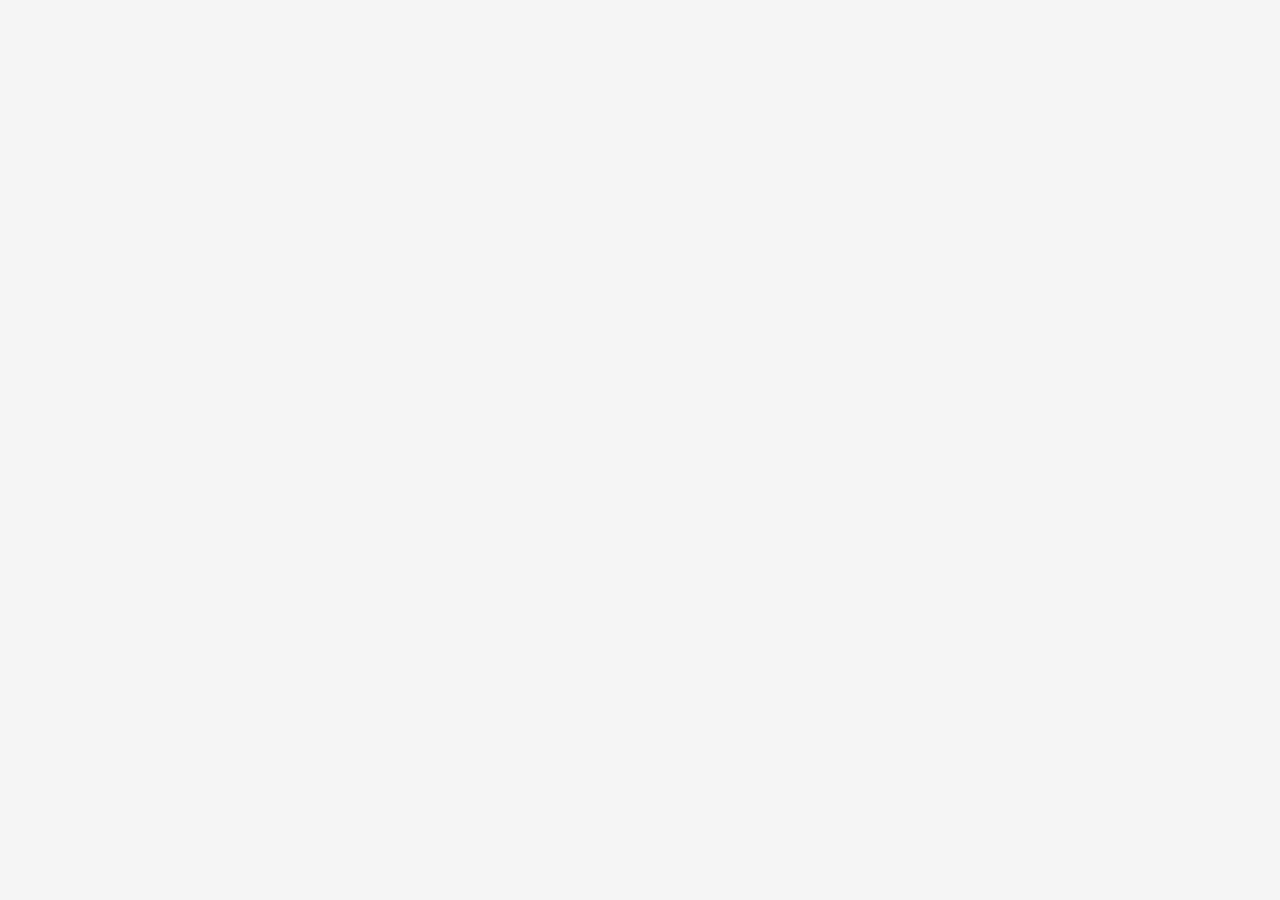
==== public/index.html @ d050ec1b "Initial Commit" ====
<!DOCTYPE html>
<html lang="en">
<head>
    <meta charset="UTF-8">
    <link rel="stylesheet" href="css/styles.css" type="text/css">
    <link rel="icon" type="image/png" href="img/logo.png"/>
    <link href="https://fonts.googleapis.com/css?family=Open+Sans&display=swap" rel="stylesheet">
    <title>Paradox</title>
</head>
<body>
<div id="top"></div>
<div id="container"></div>
</body>
</html>
---- public/css/styles.css ----
body {
    font-family: 'Open Sans', sans-serif;
    padding: 0;
    margin: 0;
    background-color: #F5F5F5;
}
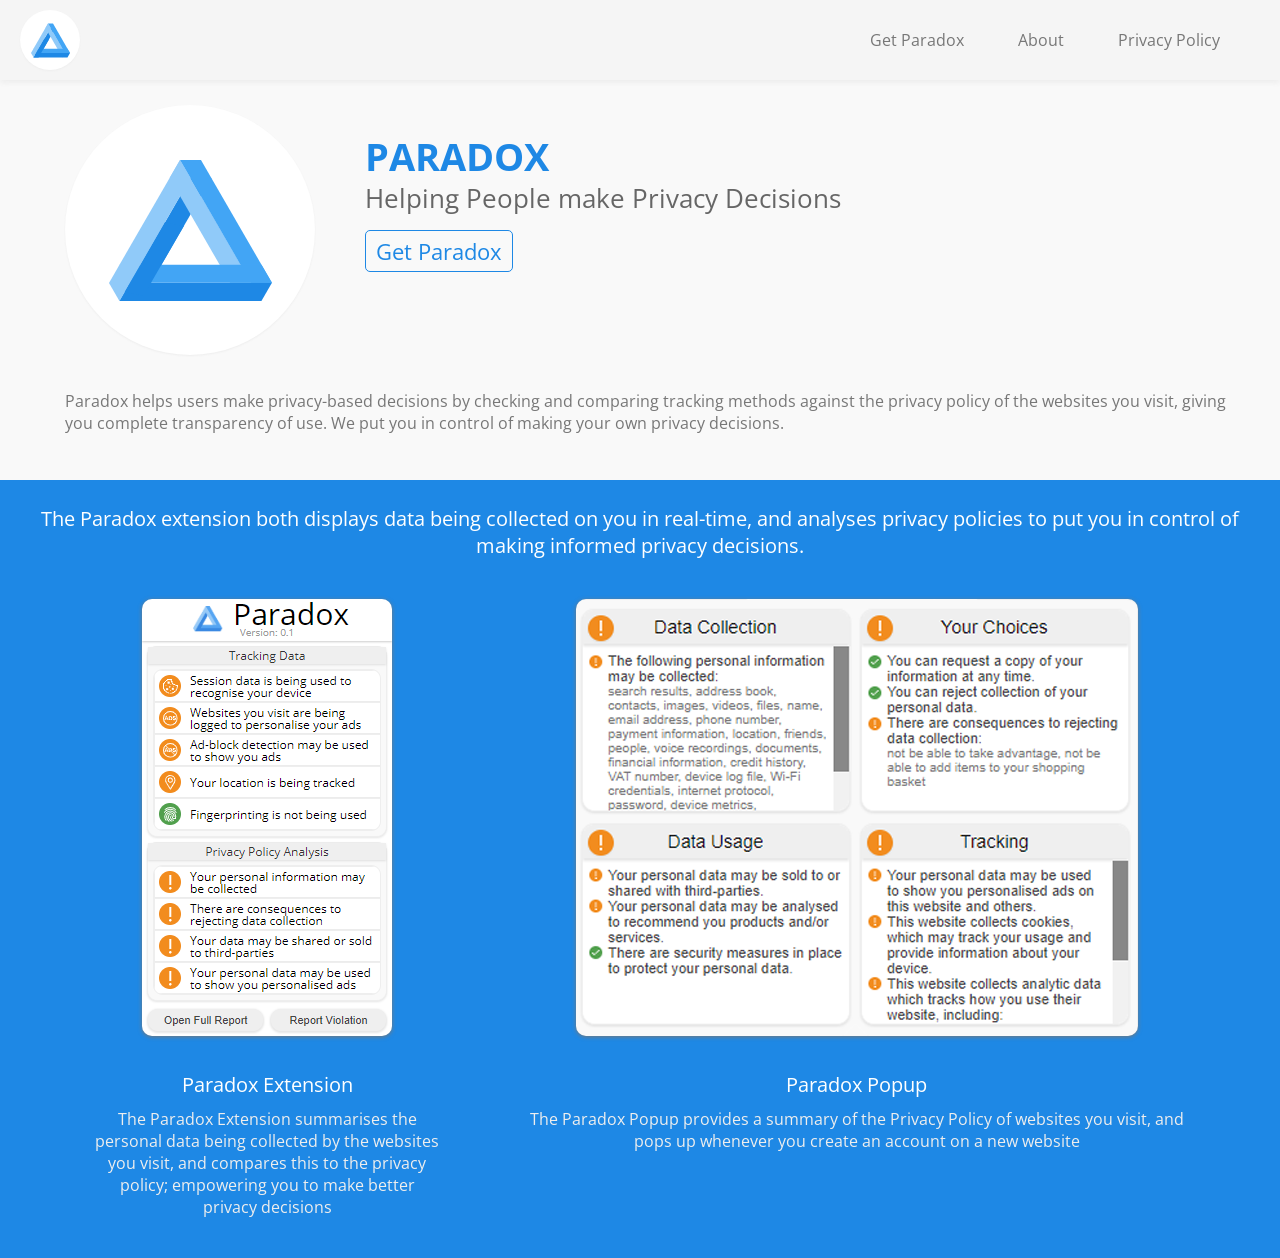
==== commit ffe6863a: "Added new Pages - Added Privacy and About - Updated to new light-weight images" ====
--- a/public/index.html
+++ b/public/index.html
@@ -3,12 +3,46 @@
 <head>
     <meta charset="UTF-8">
     <link rel="stylesheet" href="css/styles.css" type="text/css">
-    <link rel="icon" type="image/png" href="img/logo.png"/>
+    <link rel="icon" href="img/logo.ico"/>
     <link href="https://fonts.googleapis.com/css?family=Open+Sans&display=swap" rel="stylesheet">
     <title>Paradox</title>
 </head>
 <body>
-<div id="top"></div>
-<div id="container"></div>
+<div id="top">
+    <div class="logo" id="top-logo" onclick="window.location.href='/'"></div>
+    <div id="links">
+        <a class="link" href="">Get Paradox</a>
+        <a class="link" href="about">About</a>
+        <a class="link" href="privacy-policy">Privacy Policy</a>
+    </div>
+</div>
+<div id="segment1" class="segment">
+    <div class="container">
+        <div class="logo" id="main-logo"></div>
+        <div class="title">PARADOX</div>
+        <div class="subtitle">Helping People make Privacy Decisions</div>
+        <div id="get-paradox" onclick="window.location.href=''">Get Paradox</div>
+        <div class="normal">Paradox helps users make privacy-based decisions by checking and comparing tracking methods
+            against the privacy policy of the websites you visit, giving you complete transparency of use. We put you in
+            control of making your own privacy decisions.
+        </div>
+    </div>
+</div>
+
+<div id="segment2" class="segment">
+    <div class="container">
+        <div class="heading">The Paradox extension both displays data being collected on you in real-time, and analyses privacy policies to put you in control of making informed privacy decisions. </div>
+        <div class="img-container" id="extension-container">
+            <div class="image" id="extension-img"></div>
+            <div class="heading">Paradox Extension</div>
+            <div class="standard">The Paradox Extension summarises the personal data being collected by the websites you visit, and compares this to the privacy policy; empowering you to make better privacy decisions</div>
+        </div>
+        <div class="img-container" id="popup-container">
+            <div class="image" id="popup-img"></div>
+            <div class="heading">Paradox Popup</div>
+            <div class="standard">The Paradox Popup provides a summary of the Privacy Policy of websites you visit, and pops up whenever you create an account on a new website</div>
+        </div>
+    </div>
+</div>
 </body>
 </html>
--- a/public/css/styles.css
+++ b/public/css/styles.css
@@ -2,5 +2,193 @@
     font-family: 'Open Sans', sans-serif;
     padding: 0;
     margin: 0;
+    background-color: #FFF;
+}
+a {
+    text-decoration: none;
+    color: #777;
+}
+#top {
+    width: 100%;
+    height: 80px;
     background-color: #F5F5F5;
+    box-shadow: 0px 3px 5px #EEE;
+    position: absolute;
+    top:0;
+    left:0;
+}
+.logo {
+    background-image: url("../img/logo.svg");
+    background-size: 65%;
+    background-position: center;
+    background-repeat: no-repeat;
+}
+#top-logo {
+    width: 60px;
+    height: 60px;
+    border-radius: 100%;
+    background-color: #FFF;
+    box-shadow: 0px 1px 2px #EEE;
+    top:10px;
+    left: 20px;
+    position: absolute;
+    cursor: pointer;
+}
+#main-logo {
+    width: 250px;
+    height: 250px;
+    border-radius: 100%;
+    background-color: #FFF;
+    box-shadow: 0px 1px 2px #EEE;
+    top:25px;
+    left: 25px;
+    position: absolute;
+}
+.container {
+    width:1200px;
+    margin: auto;
+    position: relative;
+}
+#segment1 {
+    background-color: #f9f9f9;
+    height: 400px;
+    width: 100%;
+    margin-top: 80px;
+}
+#links {
+    position: absolute;
+    top:50%;
+    transform: translateY(-50%);
+    right: 60px;
+    cursor: pointer;
+}
+.link:hover {
+    color: #444;
+}
+.link {
+    transition: .2s;
+    display: inline-block;
+    margin-left: 50px;
+}
+.title {
+    position: absolute;
+    font-size: 38px;
+    color: #555;
+}
+.subtitle {
+    position: absolute;
+    font-size: 26px;
+    color: #666;
+}
+.normal {
+    position: absolute;
+    font-size: 16px;
+    color: #777;
+}
+#segment1 .title{
+    left:325px;
+    top:50px;
+    color: #1E88E5;
+    font-weight: bold;
+}
+#segment1 .subtitle{
+    left:325px;
+    top:100px;
+}
+#segment1 .normal{
+    left:25px;
+    top:310px;
+}
+#segment2 {
+    background-color: #1E88E5;
+    padding: 0;
+    text-align: center;
+}
+.segment {
+    width: 100%;
+    padding: 0;
+    margin:0;
+}
+.image {
+    background-color: #eee;
+    background-size: contain;
+    background-position: center;
+    background-repeat: no-repeat;
+    margin: auto;
+    box-shadow: 0px 1px 4px #777;
+    border-radius: 10px;
+}
+#extension-img {
+    width: 250px;
+    height: 437px;
+    background-image: url("../img/extension.png");
+}
+#popup-img {
+    width: 561.86px;
+    height: 437px;
+    background-image: url("../img/popup.png");
+}
+.img-container {
+    display: inline-block;
+    vertical-align: top;
+    margin: 40px;
+    text-align: center;
+}
+#extension-container {
+    width: 350px;
+}
+#popup-container {
+    width: 661.86px;
+}
+.img-container .heading {
+    color: #FFF;
+    font-size: 20px;
+    text-align: center;
+    margin: 10px auto;
+}
+#segment2 .heading {
+    color: #FFF;
+    font-size: 20px;
+    padding-top: 25px;
+}
+.img-container .standard {
+    color: #EEE;
+    font-size: 16px;
+}
+#get-paradox {
+    font-size: 22px;
+    color: #1E88E5;
+    border: 1px solid #1E88E5;
+    border-radius: 5px;
+    padding: 5px 10px;
+    width: fit-content;
+    position: absolute;
+    top:150px;
+    left:325px;
+    cursor: pointer;
+    background-color: #f9f9f9;
+    transition: .3s;
+}
+#get-paradox:hover {
+    background-color: #eee;
+}
+#segment3 {
+    padding: 0;
+    background-color: #f9f9f9;
+    width: 100%;
+    margin-top: 80px;
+}
+#segment3 .heading {
+    color: #333;
+    font-size: 28px;
+    padding: 20px 0 10px;
+}
+#segment3 .subheading {
+    color: #555;
+    font-size: 22px;
+    padding-top:10px;
+}
+#segment3 .standard {
+    color: #777;
+    font-size: 16px;
 }
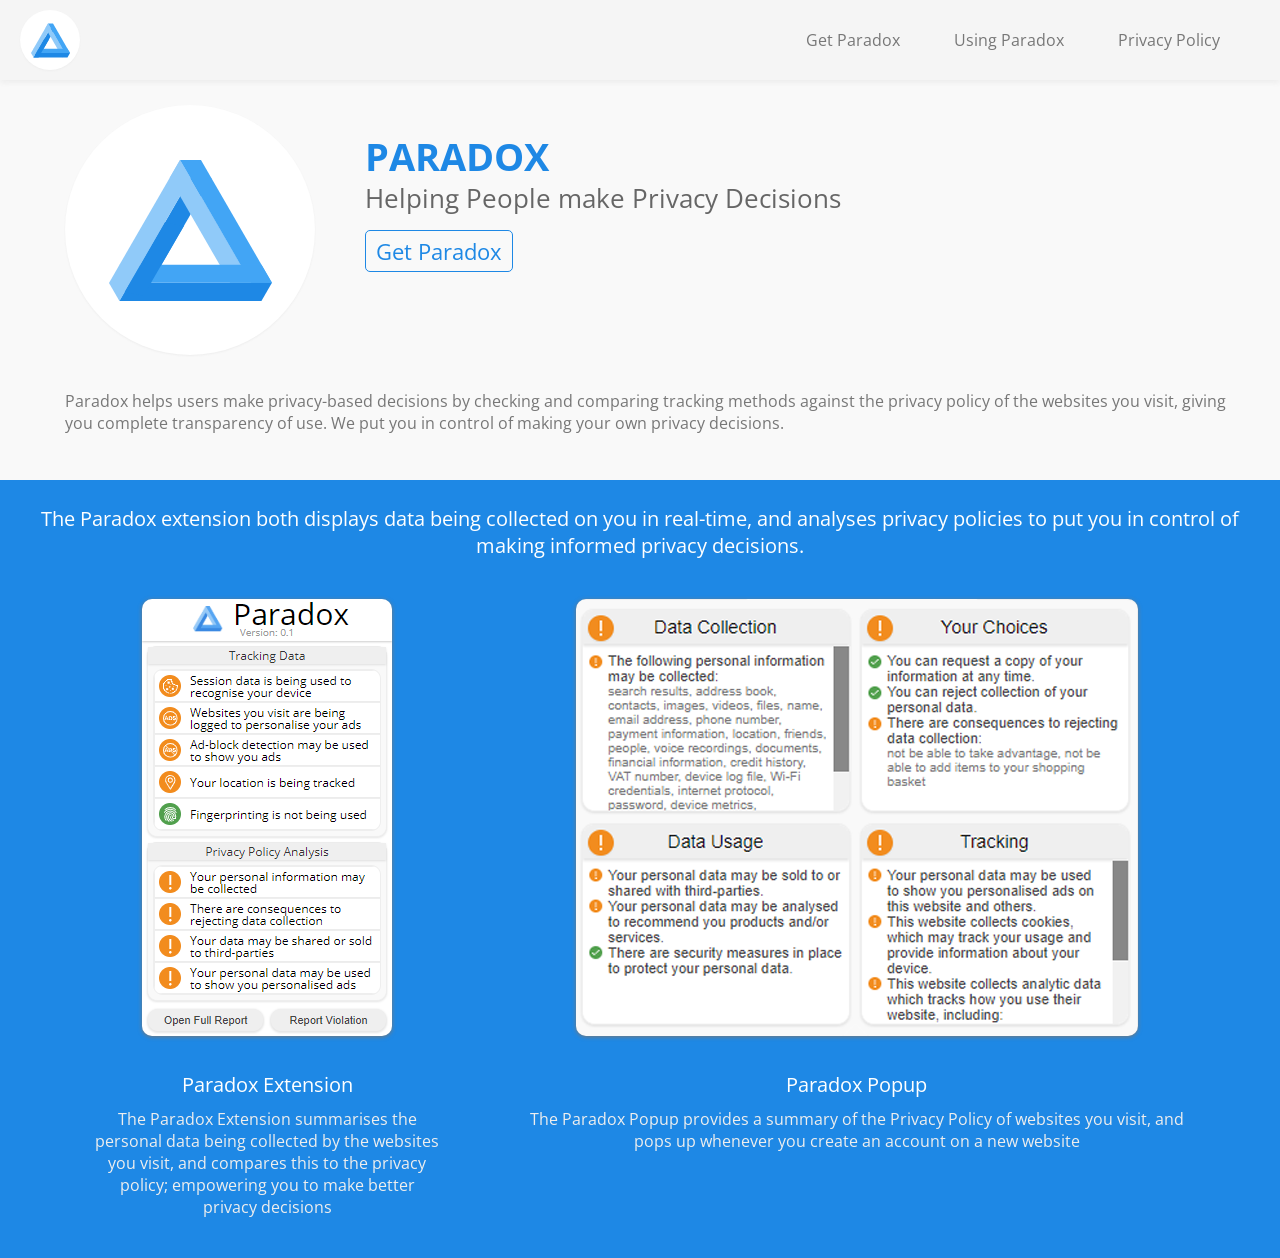
==== commit df7ed14f: "Replaced 'About' with 'Using Paradox' - Added basic tutorials" ====
--- a/public/index.html
+++ b/public/index.html
@@ -12,7 +12,7 @@
     <div class="logo" id="top-logo" onclick="window.location.href='/'"></div>
     <div id="links">
         <a class="link" href="">Get Paradox</a>
-        <a class="link" href="about">About</a>
+        <a class="link" href="using-paradox">Using Paradox</a>
         <a class="link" href="privacy-policy">Privacy Policy</a>
     </div>
 </div>
--- a/public/css/styles.css
+++ b/public/css/styles.css
@@ -191,4 +191,27 @@
 #segment3 .standard {
     color: #777;
     font-size: 16px;
-}+}
+.heading-middle {
+    font-size: 26px;
+    color: #333;
+    text-align: center;
+    padding: 20px 0;
+}
+.howto-image {
+    background-size: contain;
+    background-position: center;
+    background-repeat: no-repeat;
+    margin: auto;
+}
+.howto-image#extension-basics {
+    background-image: url("../img/howto/extension-basics.png");
+    width: 829px;
+    height: 546px;
+}
+.howto-image#popup-basics {
+    background-image: url("../img/howto/popup-basics.png");
+    width: 928px;
+    height: 549px;
+    padding-bottom: 80px;
+}
